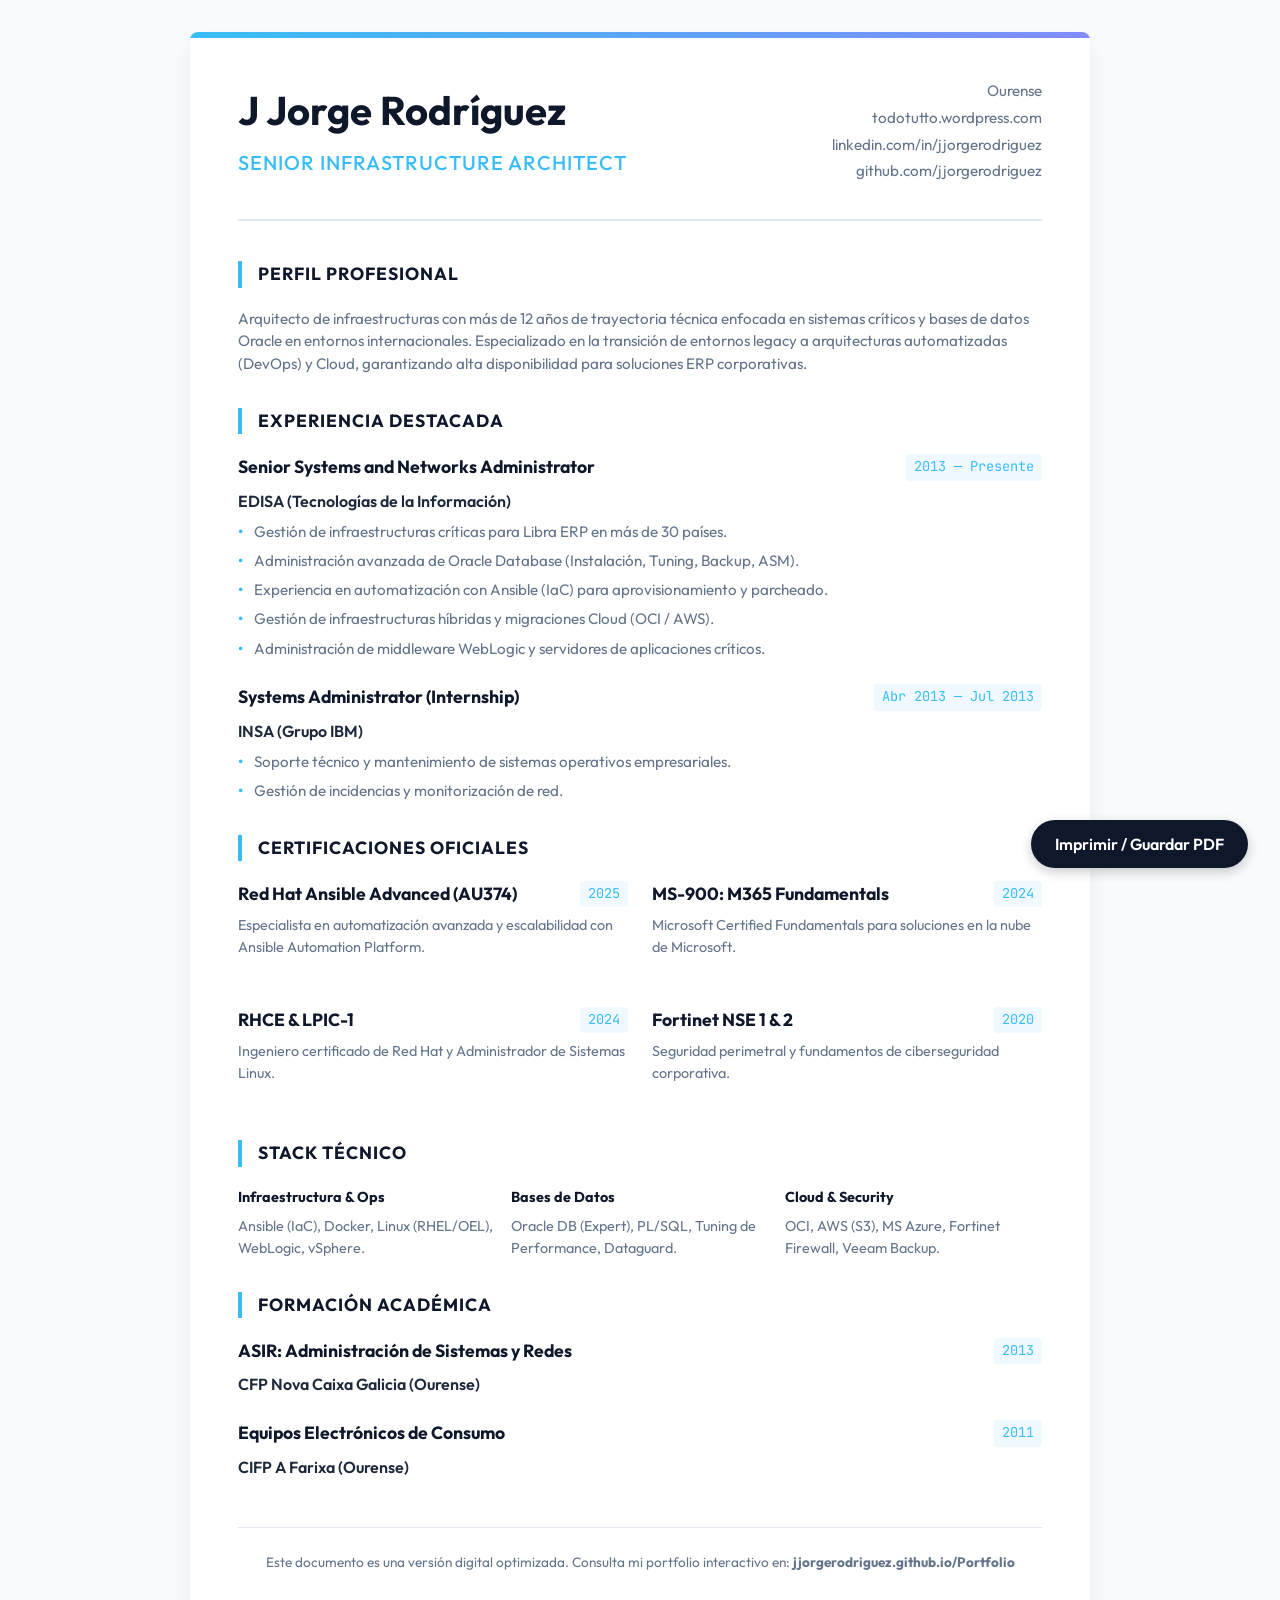
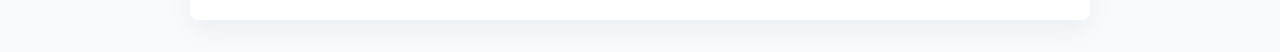
==== curriculum-jorge.html @ 4ff9f5cd "Cambios en el texto y  se añade link" ====
<!DOCTYPE html>
<html lang="es">
<head>
    <meta charset="UTF-8">
    <meta name="viewport" content="width=device-width, initial-scale=1.0">
    <title>Curriculum Vitae | Jorge Rodríguez</title>
    <!-- SEO Meta Tags -->
    <meta name="description" content="Curriculum Vitae de Jorge Rodríguez, Senior Infrastructure Architect y Oracle DBA Expert. Ourense, Galicia.">
    <meta name="keywords" content="CV, Jorge Rodríguez, Senior Infrastructure Architect, Oracle DBA, DevOps, Ourense, Ansible">
    <meta name="author" content="J Jorge Rodríguez">
    <meta name="robots" content="index, follow">
    
    <link href="https://fonts.googleapis.com/css2?family=Outfit:wght@300;400;600;700&family=JetBrains+Mono:wght@400;500&display=swap" rel="stylesheet">
    <style>
        :root {
            --primary: #0f172a;
            --accent: #38bdf8;
            --text-main: #1e293b;
            --text-light: #64748b;
            --border: #e2e8f0;
        }

        @media print {
            .no-print { display: none; }
            body { background: white !important; }
        }

        * {
            margin: 0;
            padding: 0;
            box-sizing: border-box;
        }

        body {
            font-family: 'Outfit', sans-serif;
            line-height: 1.5;
            color: var(--text-main);
            background: #f8fafc;
            padding: 2rem;
        }

        .cv-container {
            max-width: 900px;
            margin: 0 auto;
            background: white;
            padding: 3rem;
            box-shadow: 0 10px 25px rgba(0,0,0,0.05);
            border-radius: 8px;
            position: relative;
            overflow: hidden;
        }

        .cv-container::before {
            content: '';
            position: absolute;
            top: 0;
            left: 0;
            width: 100%;
            height: 6px;
            background: linear-gradient(90deg, var(--accent), #818cf8);
        }

        header {
            display: flex;
            justify-content: space-between;
            align-items: flex-start;
            margin-bottom: 2.5rem;
            border-bottom: 2px solid var(--border);
            padding-bottom: 2rem;
        }

        .header-main h1 {
            font-size: 2.5rem;
            color: var(--primary);
            margin-bottom: 0.5rem;
        }

        .header-main h2 {
            font-size: 1.25rem;
            color: var(--accent);
            font-weight: 500;
            text-transform: uppercase;
            letter-spacing: 1px;
        }

        .contact-info {
            text-align: right;
            color: var(--text-light);
        }

        .contact-info p {
            margin-bottom: 0.25rem;
            font-size: 0.95rem;
        }

        section {
            margin-bottom: 2rem;
        }

        h3 {
            font-size: 1.1rem;
            color: var(--primary);
            text-transform: uppercase;
            letter-spacing: 1px;
            margin-bottom: 1.25rem;
            border-left: 4px solid var(--accent);
            padding-left: 1rem;
        }

        .exp-item, .edu-item {
            margin-bottom: 1.5rem;
        }

        .item-header {
            display: flex;
            justify-content: space-between;
            margin-bottom: 0.5rem;
        }

        .item-header strong {
            font-size: 1.1rem;
            color: var(--primary);
        }

        .item-header span {
            font-family: 'JetBrains Mono', monospace;
            font-size: 0.85rem;
            color: var(--accent);
            background: #f0f9ff;
            padding: 2px 8px;
            border-radius: 4px;
        }

        .company {
            font-weight: 600;
            color: var(--text-main);
            margin-bottom: 0.5rem;
            display: block;
        }

        ul {
            list-style: none;
            padding-left: 1rem;
        }

        ul li {
            position: relative;
            margin-bottom: 0.4rem;
            color: var(--text-light);
            font-size: 0.95rem;
        }

        ul li::before {
            content: "•";
            color: var(--accent);
            position: absolute;
            left: -1rem;
            font-weight: bold;
        }

        .skills-grid {
            display: grid;
            grid-template-columns: repeat(3, 1fr);
            gap: 1rem;
        }

        .skill-cat strong {
            display: block;
            margin-bottom: 0.5rem;
            font-size: 0.9rem;
            color: var(--primary);
        }

        .skill-cat p {
            font-size: 0.9rem;
            color: var(--text-light);
        }

        .cert-grid {
            display: grid;
            grid-template-columns: 1fr 1fr;
            gap: 1.5rem;
        }

        footer {
            margin-top: 3rem;
            text-align: center;
            font-size: 0.85rem;
            color: var(--text-light);
            border-top: 1px solid var(--border);
            padding-top: 1.5rem;
        }

        .btn-print {
            position: fixed;
            bottom: 2rem;
            right: 2rem;
            background: var(--primary);
            color: white;
            padding: 0.75rem 1.5rem;
            border-radius: 50px;
            text-decoration: none;
            font-weight: 600;
            box-shadow: 0 4px 12px rgba(0,0,0,0.2);
            z-index: 100;
        }
    </style>
</head>
<body>
    <a href="javascript:window.print()" class="btn-print no-print">Imprimir / Guardar PDF</a>

    <div class="cv-container">
        <header>
            <div class="header-main">
                <h1>J Jorge Rodríguez</h1>
                <h2>Senior Infrastructure Architect</h2>
            </div>
            <div class="contact-info">
                <p>Ourense</p>
                <p>todotutto.wordpress.com</p>
                <p>linkedin.com/in/jjorgerodriguez</p>
                <p>github.com/jjorgerodriguez</p>
            </div>
        </header>

        <section>
            <h3>Perfil Profesional</h3>
            <p style="color: var(--text-light); font-size: 0.95rem;">
                Arquitecto de infraestructuras con más de 12 años de trayectoria técnica enfocada en sistemas críticos y bases de datos Oracle en entornos internacionales. Especializado en la transición de entornos legacy a arquitecturas automatizadas (DevOps) y Cloud, garantizando alta disponibilidad para soluciones ERP corporativas.
            </p>
        </section>

        <section>
            <h3>Experiencia Destacada</h3>
            <div class="exp-item">
                <div class="item-header">
                    <strong>Senior Systems and Networks Administrator</strong>
                    <span>2013 — Presente</span>
                </div>
                <span class="company">EDISA (Tecnologías de la Información)</span>
                <ul>
                    <li>Gestión de infraestructuras críticas para Libra ERP en más de 30 países.</li>
                    <li>Administración avanzada de Oracle Database (Instalación, Tuning, Backup, ASM).</li>
                    <li>Experiencia en automatización con Ansible (IaC) para aprovisionamiento y parcheado.</li>
                    <li>Gestión de infraestructuras híbridas y migraciones Cloud (OCI / AWS).</li>
                    <li>Administración de middleware WebLogic y servidores de aplicaciones críticos.</li>
                </ul>
            </div>
            <div class="exp-item">
                <div class="item-header">
                    <strong>Systems Administrator (Internship)</strong>
                    <span>Abr 2013 — Jul 2013</span>
                </div>
                <span class="company">INSA (Grupo IBM)</span>
                <ul>
                    <li>Soporte técnico y mantenimiento de sistemas operativos empresariales.</li>
                    <li>Gestión de incidencias y monitorización de red.</li>
                </ul>
            </div>
        </section>

        <section>
            <h3>Certificaciones Oficiales</h3>
            <div class="cert-grid">
                <div class="exp-item">
                    <div class="item-header">
                        <strong>Red Hat Ansible Advanced (AU374)</strong>
                        <span>2025</span>
                    </div>
                    <p style="font-size: 0.9rem; color: var(--text-light);">Especialista en automatización avanzada y escalabilidad con Ansible Automation Platform.</p>
                </div>
                <div class="exp-item">
                    <div class="item-header">
                        <strong>MS-900: M365 Fundamentals</strong>
                        <span>2024</span>
                    </div>
                    <p style="font-size: 0.9rem; color: var(--text-light);">Microsoft Certified Fundamentals para soluciones en la nube de Microsoft.</p>
                </div>
                <div class="exp-item">
                    <div class="item-header">
                        <strong>RHCE & LPIC-1</strong>
                        <span>2024</span>
                    </div>
                    <p style="font-size: 0.9rem; color: var(--text-light);">Ingeniero certificado de Red Hat y Administrador de Sistemas Linux.</p>
                </div>
                <div class="exp-item">
                    <div class="item-header">
                        <strong>Fortinet NSE 1 & 2</strong>
                        <span>2020</span>
                    </div>
                    <p style="font-size: 0.9rem; color: var(--text-light);">Seguridad perimetral y fundamentos de ciberseguridad corporativa.</p>
                </div>
            </div>
        </section>

        <section>
            <h3>Stack Técnico</h3>
            <div class="skills-grid">
                <div class="skill-cat">
                    <strong>Infraestructura & Ops</strong>
                    <p>Ansible (IaC), Docker, Linux (RHEL/OEL), WebLogic, vSphere.</p>
                </div>
                <div class="skill-cat">
                    <strong>Bases de Datos</strong>
                    <p>Oracle DB (Expert), PL/SQL, Tuning de Performance, Dataguard.</p>
                </div>
                <div class="skill-cat">
                    <strong>Cloud & Security</strong>
                    <p>OCI, AWS (S3), MS Azure, Fortinet Firewall, Veeam Backup.</p>
                </div>
            </div>
        </section>

        <section>
            <h3>Formación Académica</h3>
            <div class="edu-item">
                <div class="item-header">
                    <strong>ASIR: Administración de Sistemas y Redes</strong>
                    <span>2013</span>
                </div>
                <span class="company">CFP Nova Caixa Galicia (Ourense)</span>
            </div>
            <div class="edu-item">
                <div class="item-header">
                    <strong>Equipos Electrónicos de Consumo</strong>
                    <span>2011</span>
                </div>
                <span class="company">CIFP A Farixa (Ourense)</span>
            </div>
        </section>

        <footer>
            <p>Este documento es una versión digital optimizada. Consulta mi portfolio interactivo en: <strong>jjorgerodriguez.github.io/Portfolio</strong></p>
        </footer>
    </div>
</body>
</html>
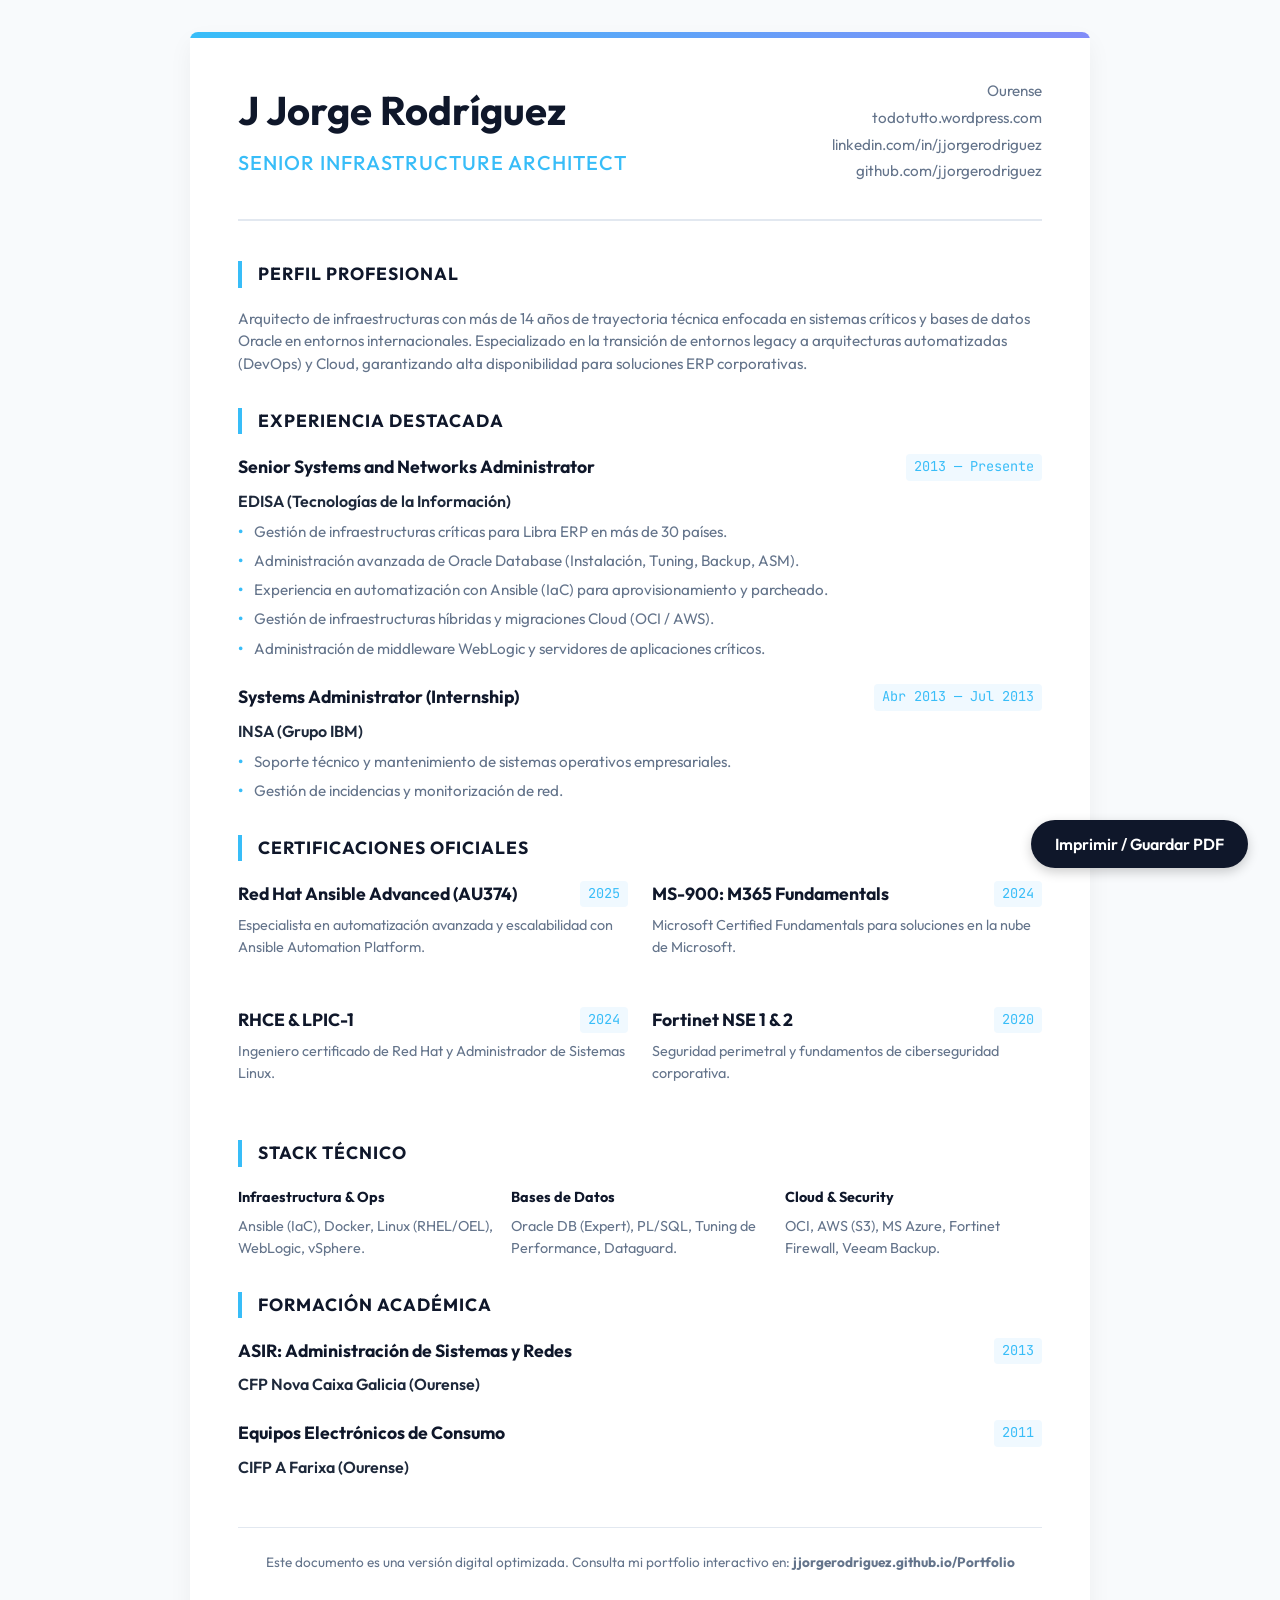
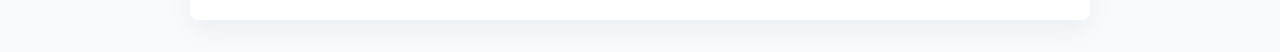
==== commit beccfd6c: "feat: implement dynamic calculation and auto-update for years of experience and copyright year" ====
--- a/curriculum-jorge.html
+++ b/curriculum-jorge.html
@@ -10,6 +10,10 @@
     <meta name="author" content="J Jorge Rodríguez">
     <meta name="robots" content="index, follow">
     
+    <!-- Favicons -->
+    <link rel="icon" type="image/png" href="https://github.com/jjorgerodriguez.png">
+    <link rel="apple-touch-icon" href="https://github.com/jjorgerodriguez.png">
+    
     <link href="https://fonts.googleapis.com/css2?family=Outfit:wght@300;400;600;700&family=JetBrains+Mono:wght@400;500&display=swap" rel="stylesheet">
     <style>
         :root {
@@ -226,7 +230,7 @@
         <section>
             <h3>Perfil Profesional</h3>
             <p style="color: var(--text-light); font-size: 0.95rem;">
-                Arquitecto de infraestructuras con más de 12 años de trayectoria técnica enfocada en sistemas críticos y bases de datos Oracle en entornos internacionales. Especializado en la transición de entornos legacy a arquitecturas automatizadas (DevOps) y Cloud, garantizando alta disponibilidad para soluciones ERP corporativas.
+                Arquitecto de infraestructuras con más de 14 años de trayectoria técnica enfocada en sistemas críticos y bases de datos Oracle en entornos internacionales. Especializado en la transición de entornos legacy a arquitecturas automatizadas (DevOps) y Cloud, garantizando alta disponibilidad para soluciones ERP corporativas.
             </p>
         </section>
 
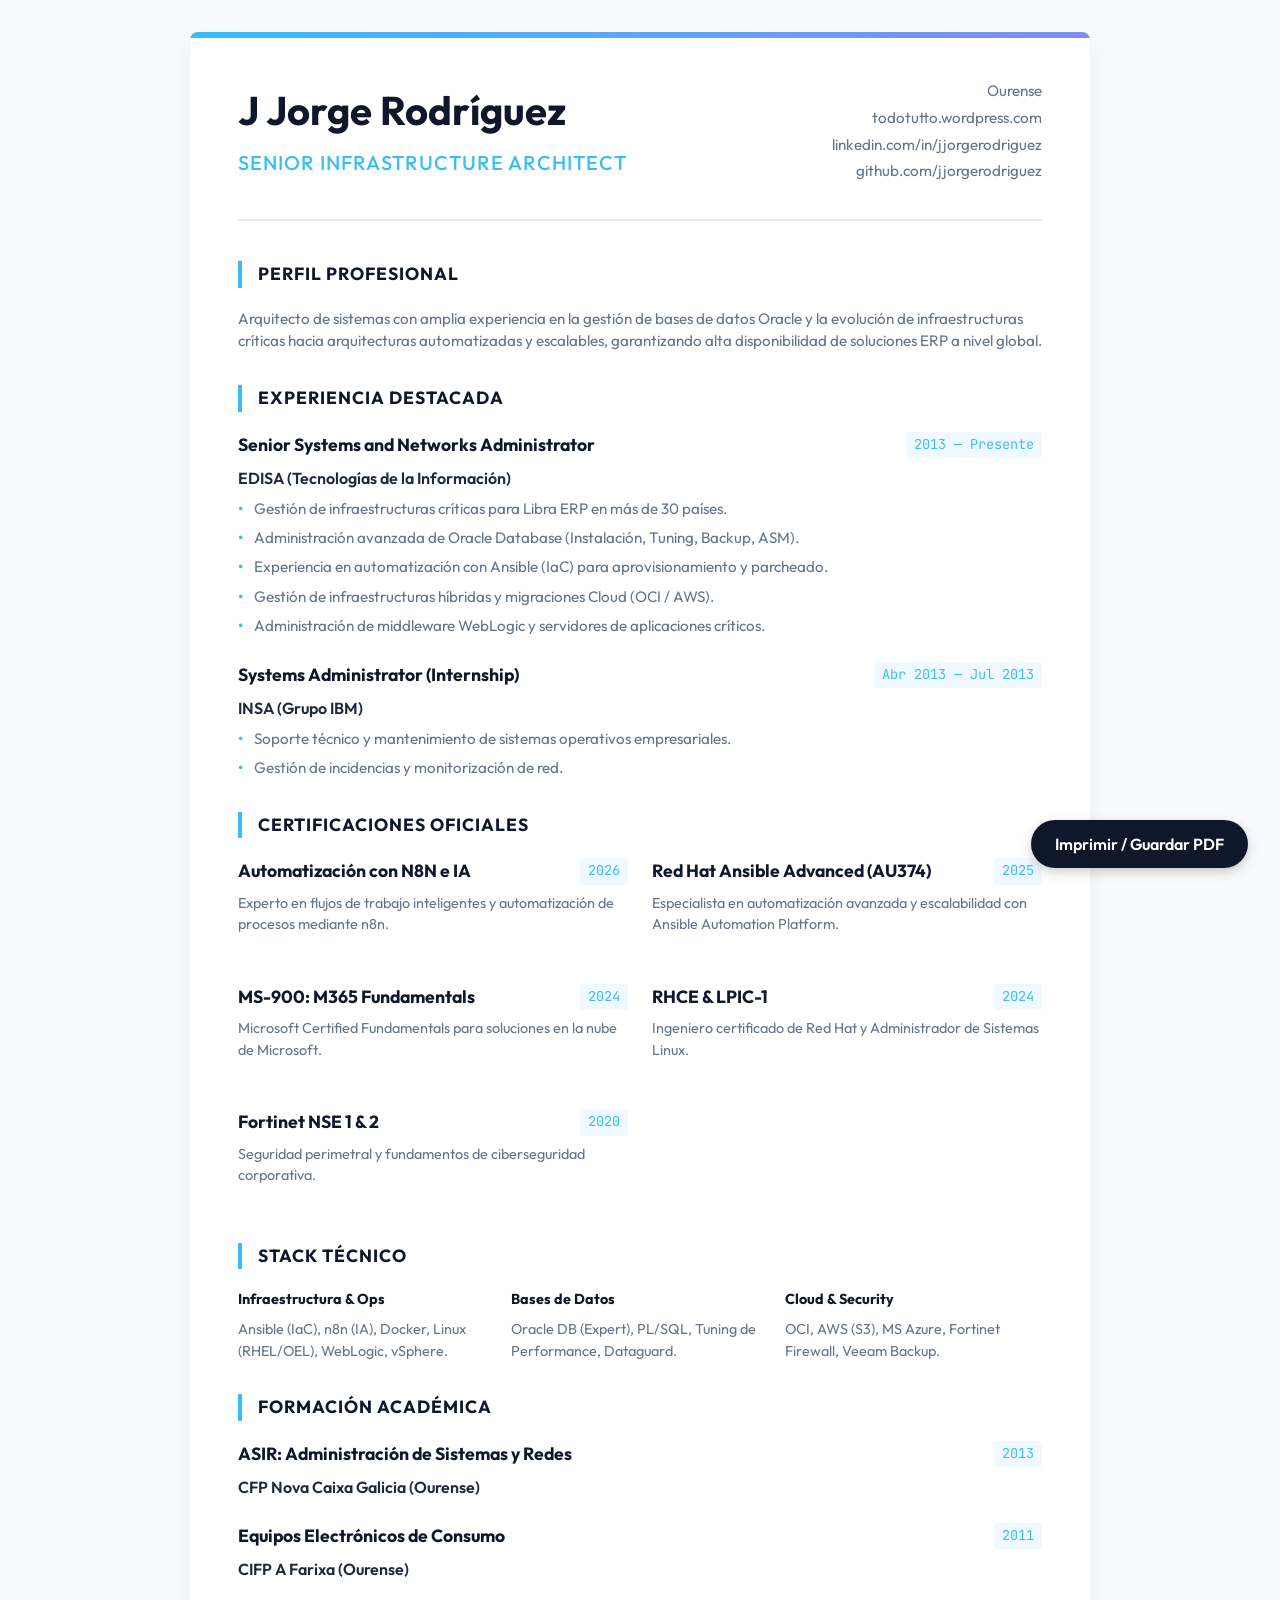
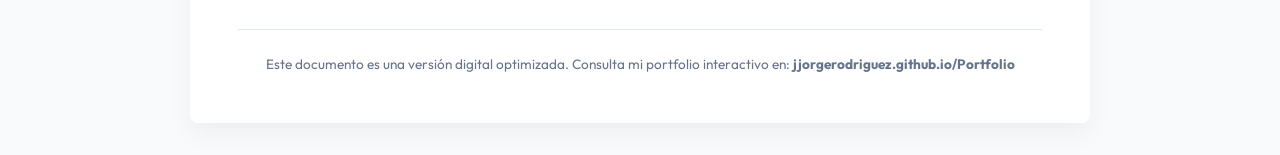
==== commit 7d089332: "feat: update professional profile and add n8n automation certification and skills" ====
--- a/curriculum-jorge.html
+++ b/curriculum-jorge.html
@@ -230,7 +230,7 @@
         <section>
             <h3>Perfil Profesional</h3>
             <p style="color: var(--text-light); font-size: 0.95rem;">
-                Arquitecto de infraestructuras con más de 14 años de trayectoria técnica enfocada en sistemas críticos y bases de datos Oracle en entornos internacionales. Especializado en la transición de entornos legacy a arquitecturas automatizadas (DevOps) y Cloud, garantizando alta disponibilidad para soluciones ERP corporativas.
+                Arquitecto de sistemas con amplia experiencia en la gestión de bases de datos Oracle y la evolución de infraestructuras críticas hacia arquitecturas automatizadas y escalables, garantizando alta disponibilidad de soluciones ERP a nivel global.
             </p>
         </section>
 
@@ -268,6 +268,13 @@
             <div class="cert-grid">
                 <div class="exp-item">
                     <div class="item-header">
+                        <strong>Automatización con N8N e IA</strong>
+                        <span>2026</span>
+                    </div>
+                    <p style="font-size: 0.9rem; color: var(--text-light);">Experto en flujos de trabajo inteligentes y automatización de procesos mediante n8n.</p>
+                </div>
+                <div class="exp-item">
+                    <div class="item-header">
                         <strong>Red Hat Ansible Advanced (AU374)</strong>
                         <span>2025</span>
                     </div>
@@ -302,7 +309,7 @@
             <div class="skills-grid">
                 <div class="skill-cat">
                     <strong>Infraestructura & Ops</strong>
-                    <p>Ansible (IaC), Docker, Linux (RHEL/OEL), WebLogic, vSphere.</p>
+                    <p>Ansible (IaC), n8n (IA), Docker, Linux (RHEL/OEL), WebLogic, vSphere.</p>
                 </div>
                 <div class="skill-cat">
                     <strong>Bases de Datos</strong>
@@ -337,5 +344,11 @@
             <p>Este documento es una versión digital optimizada. Consulta mi portfolio interactivo en: <strong>jjorgerodriguez.github.io/Portfolio</strong></p>
         </footer>
     </div>
+    <script>
+        document.addEventListener('DOMContentLoaded', () => {
+            const expYears = new Date().getFullYear() - 2012;
+            document.querySelectorAll('.exp-years').forEach(el => el.textContent = expYears);
+        });
+    </script>
 </body>
 </html>
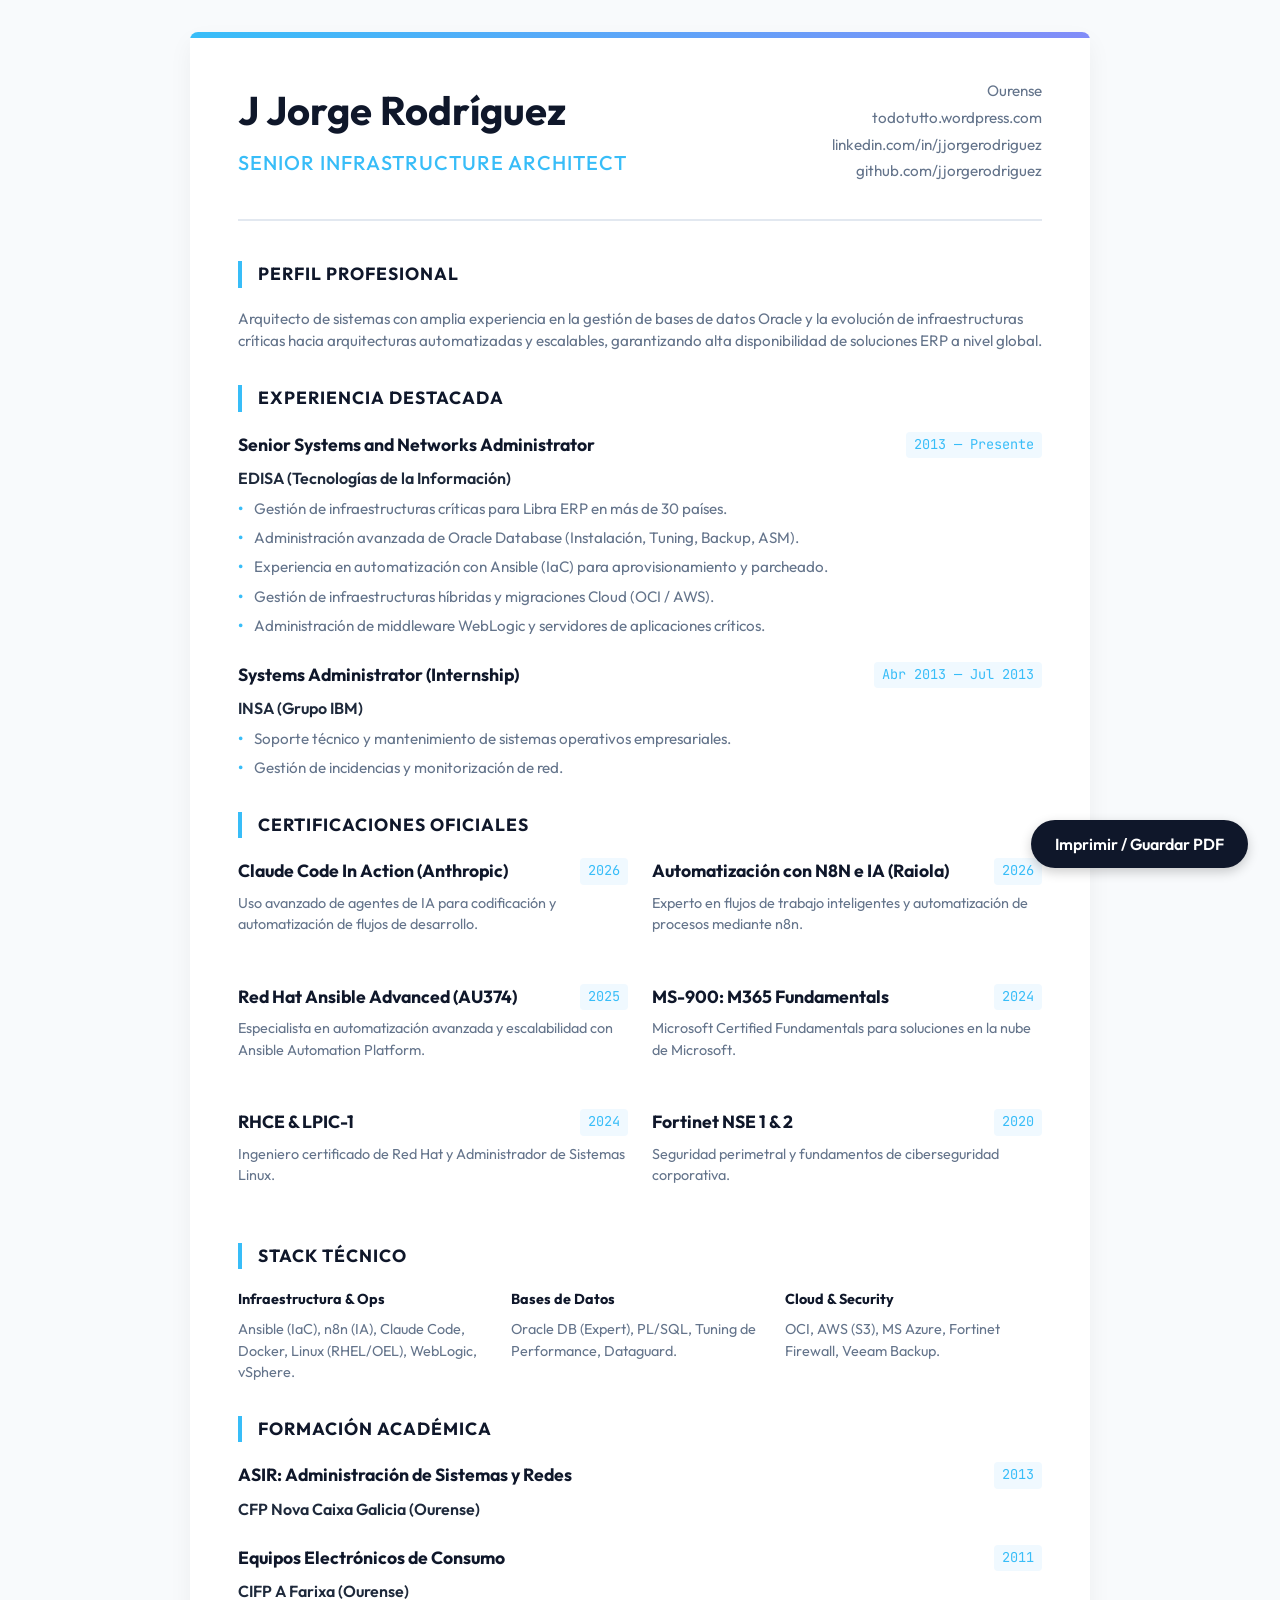
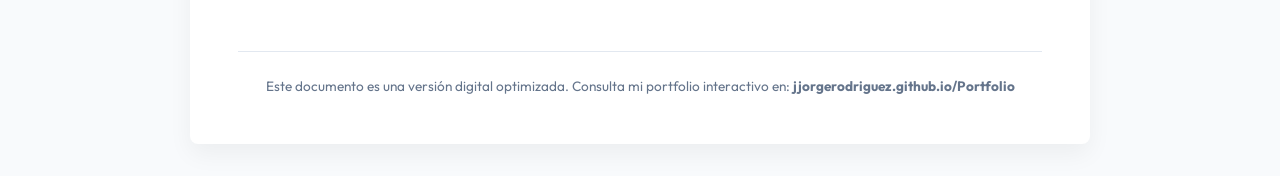
==== commit 2456a4b8: "feat: add Claude Code certification and update skills section in portfolio and resume" ====
--- a/curriculum-jorge.html
+++ b/curriculum-jorge.html
@@ -3,10 +3,10 @@
 <head>
     <meta charset="UTF-8">
     <meta name="viewport" content="width=device-width, initial-scale=1.0">
-    <title>Curriculum Vitae | Jorge Rodríguez</title>
+    <title>CV | Jorge Rodríguez | Senior Infrastructure Architect & Oracle DBA Expert</title>
     <!-- SEO Meta Tags -->
-    <meta name="description" content="Curriculum Vitae de Jorge Rodríguez, Senior Infrastructure Architect y Oracle DBA Expert. Ourense, Galicia.">
-    <meta name="keywords" content="CV, Jorge Rodríguez, Senior Infrastructure Architect, Oracle DBA, DevOps, Ourense, Ansible">
+    <meta name="description" content="Curriculum Vitae detallado de Jorge Rodríguez, Senior Infrastructure Architect y Oracle DBA Expert. Especialista en DevOps, Automatización y Sistemas Críticos.">
+    <meta name="keywords" content="CV, Currículum, Jorge Rodríguez, Infrastructure Architect, Oracle DBA, DevOps, SRE, Ansible, Linux, Oracle Database, Ourense, España">
     <meta name="author" content="J Jorge Rodríguez">
     <meta name="robots" content="index, follow">
     
@@ -268,7 +268,14 @@
             <div class="cert-grid">
                 <div class="exp-item">
                     <div class="item-header">
-                        <strong>Automatización con N8N e IA</strong>
+                        <strong>Claude Code In Action (Anthropic)</strong>
+                        <span>2026</span>
+                    </div>
+                    <p style="font-size: 0.9rem; color: var(--text-light);">Uso avanzado de agentes de IA para codificación y automatización de flujos de desarrollo.</p>
+                </div>
+                <div class="exp-item">
+                    <div class="item-header">
+                        <strong>Automatización con N8N e IA (Raiola)</strong>
                         <span>2026</span>
                     </div>
                     <p style="font-size: 0.9rem; color: var(--text-light);">Experto en flujos de trabajo inteligentes y automatización de procesos mediante n8n.</p>
@@ -309,7 +316,7 @@
             <div class="skills-grid">
                 <div class="skill-cat">
                     <strong>Infraestructura & Ops</strong>
-                    <p>Ansible (IaC), n8n (IA), Docker, Linux (RHEL/OEL), WebLogic, vSphere.</p>
+                    <p>Ansible (IaC), n8n (IA), Claude Code, Docker, Linux (RHEL/OEL), WebLogic, vSphere.</p>
                 </div>
                 <div class="skill-cat">
                     <strong>Bases de Datos</strong>
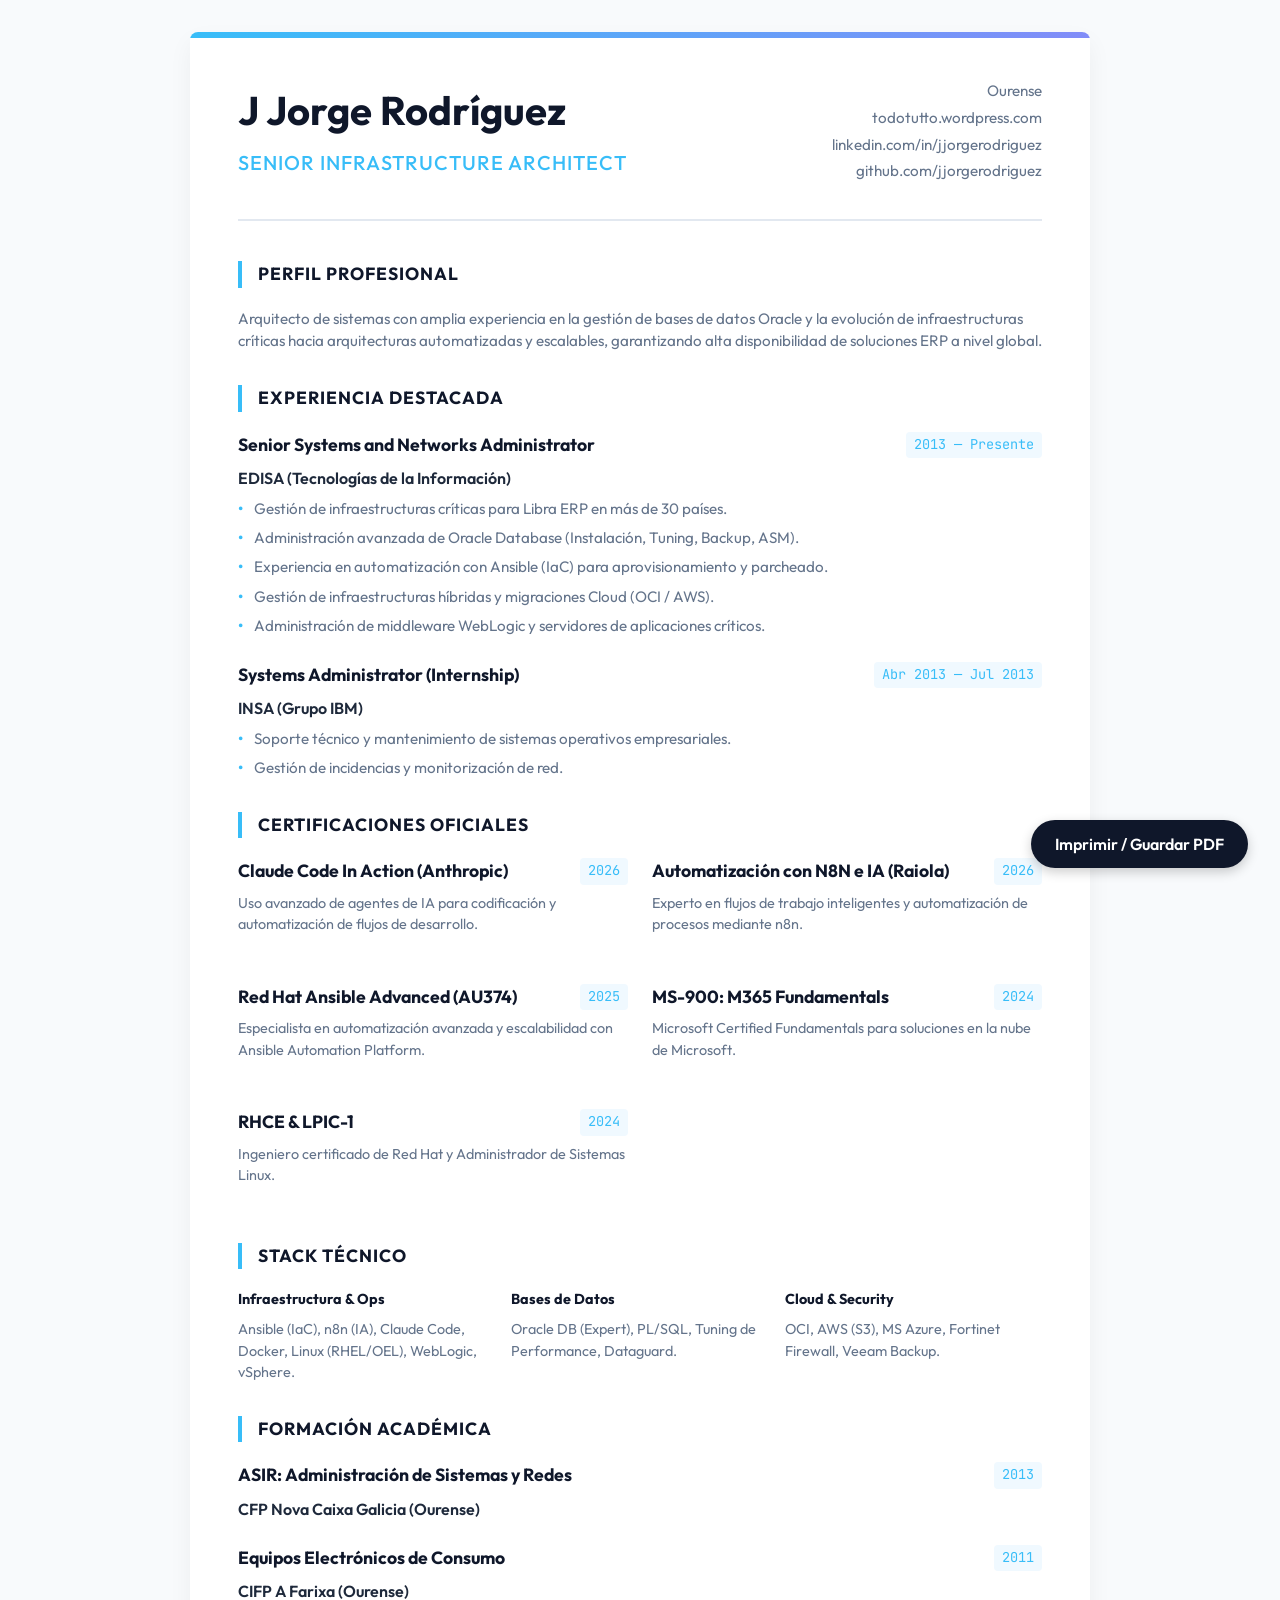
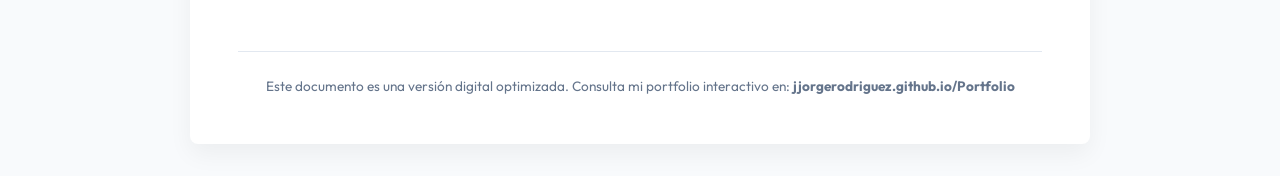
==== commit e2583abc: "docs: remove Fortinet NSE 1 & 2 certification from curriculum vitae" ====
--- a/curriculum-jorge.html
+++ b/curriculum-jorge.html
@@ -301,13 +301,7 @@
                     </div>
                     <p style="font-size: 0.9rem; color: var(--text-light);">Ingeniero certificado de Red Hat y Administrador de Sistemas Linux.</p>
                 </div>
-                <div class="exp-item">
-                    <div class="item-header">
-                        <strong>Fortinet NSE 1 & 2</strong>
-                        <span>2020</span>
-                    </div>
-                    <p style="font-size: 0.9rem; color: var(--text-light);">Seguridad perimetral y fundamentos de ciberseguridad corporativa.</p>
-                </div>
+
             </div>
         </section>
 
